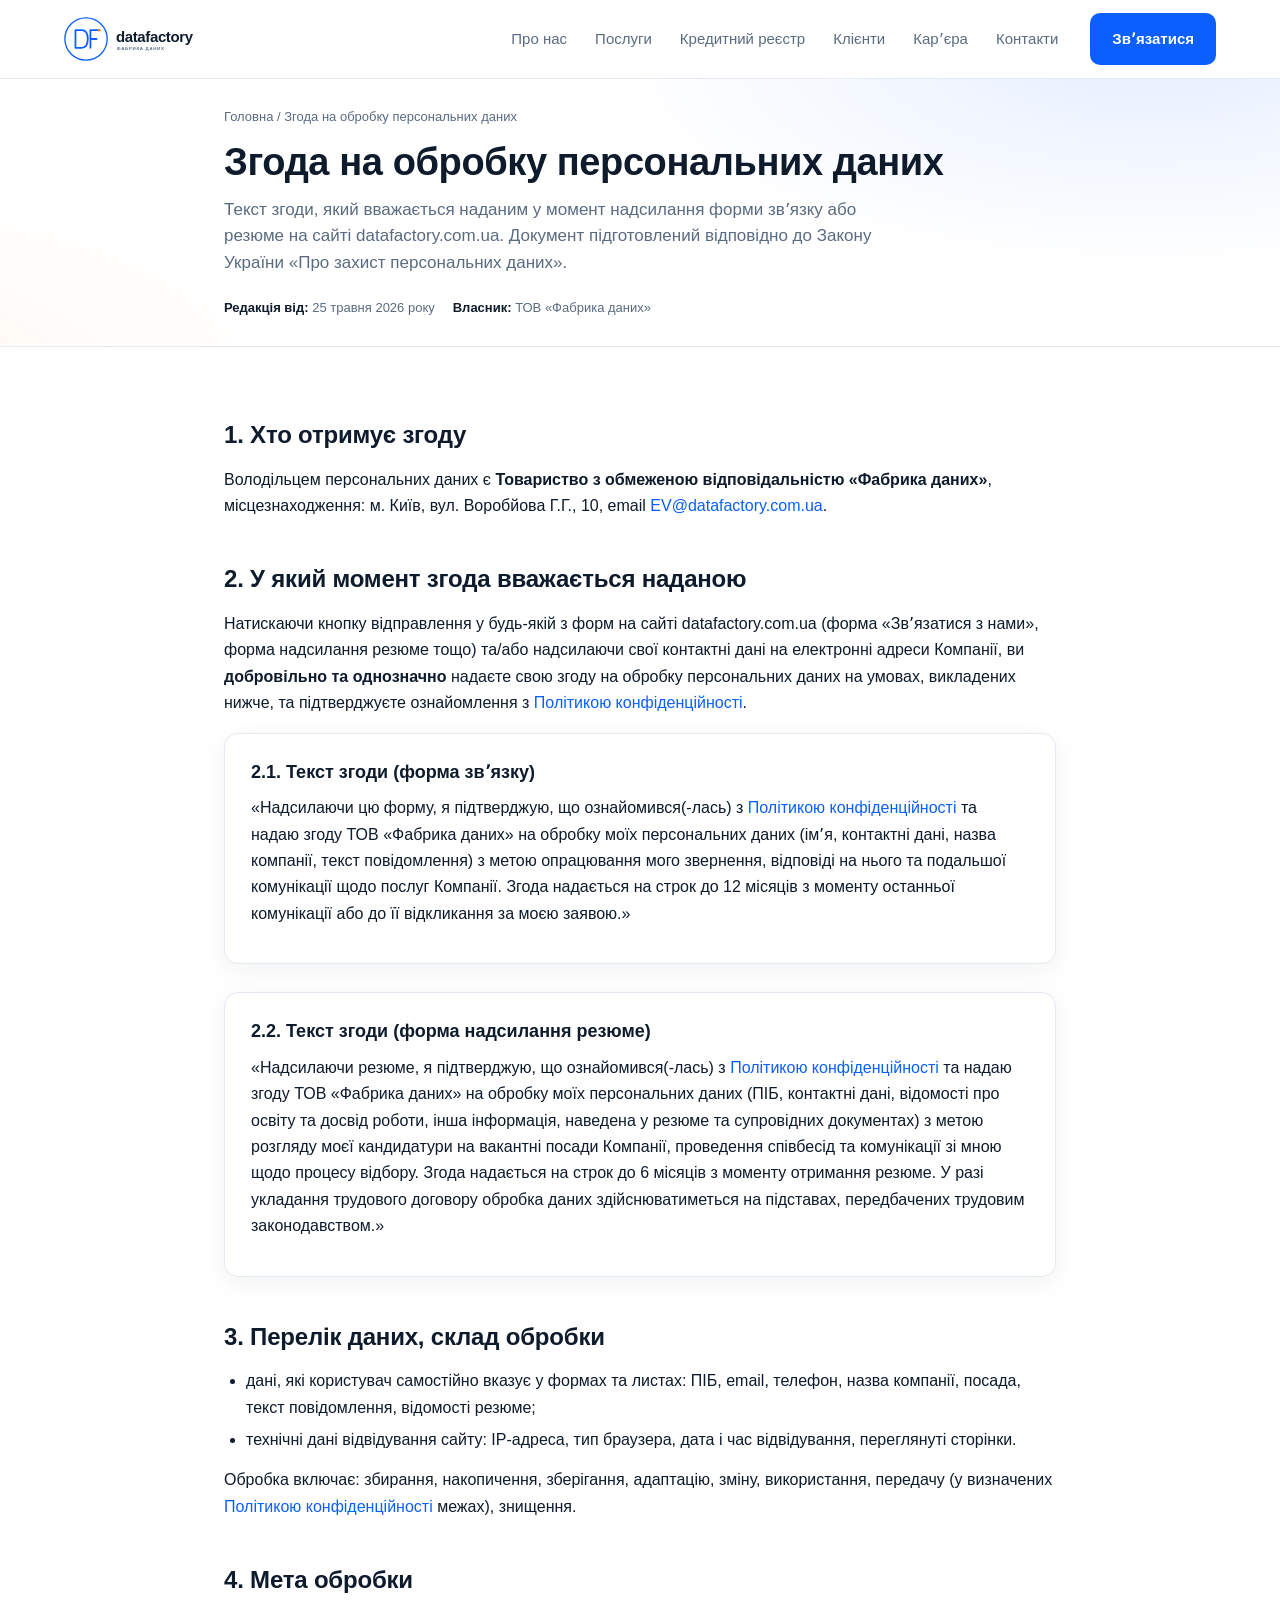
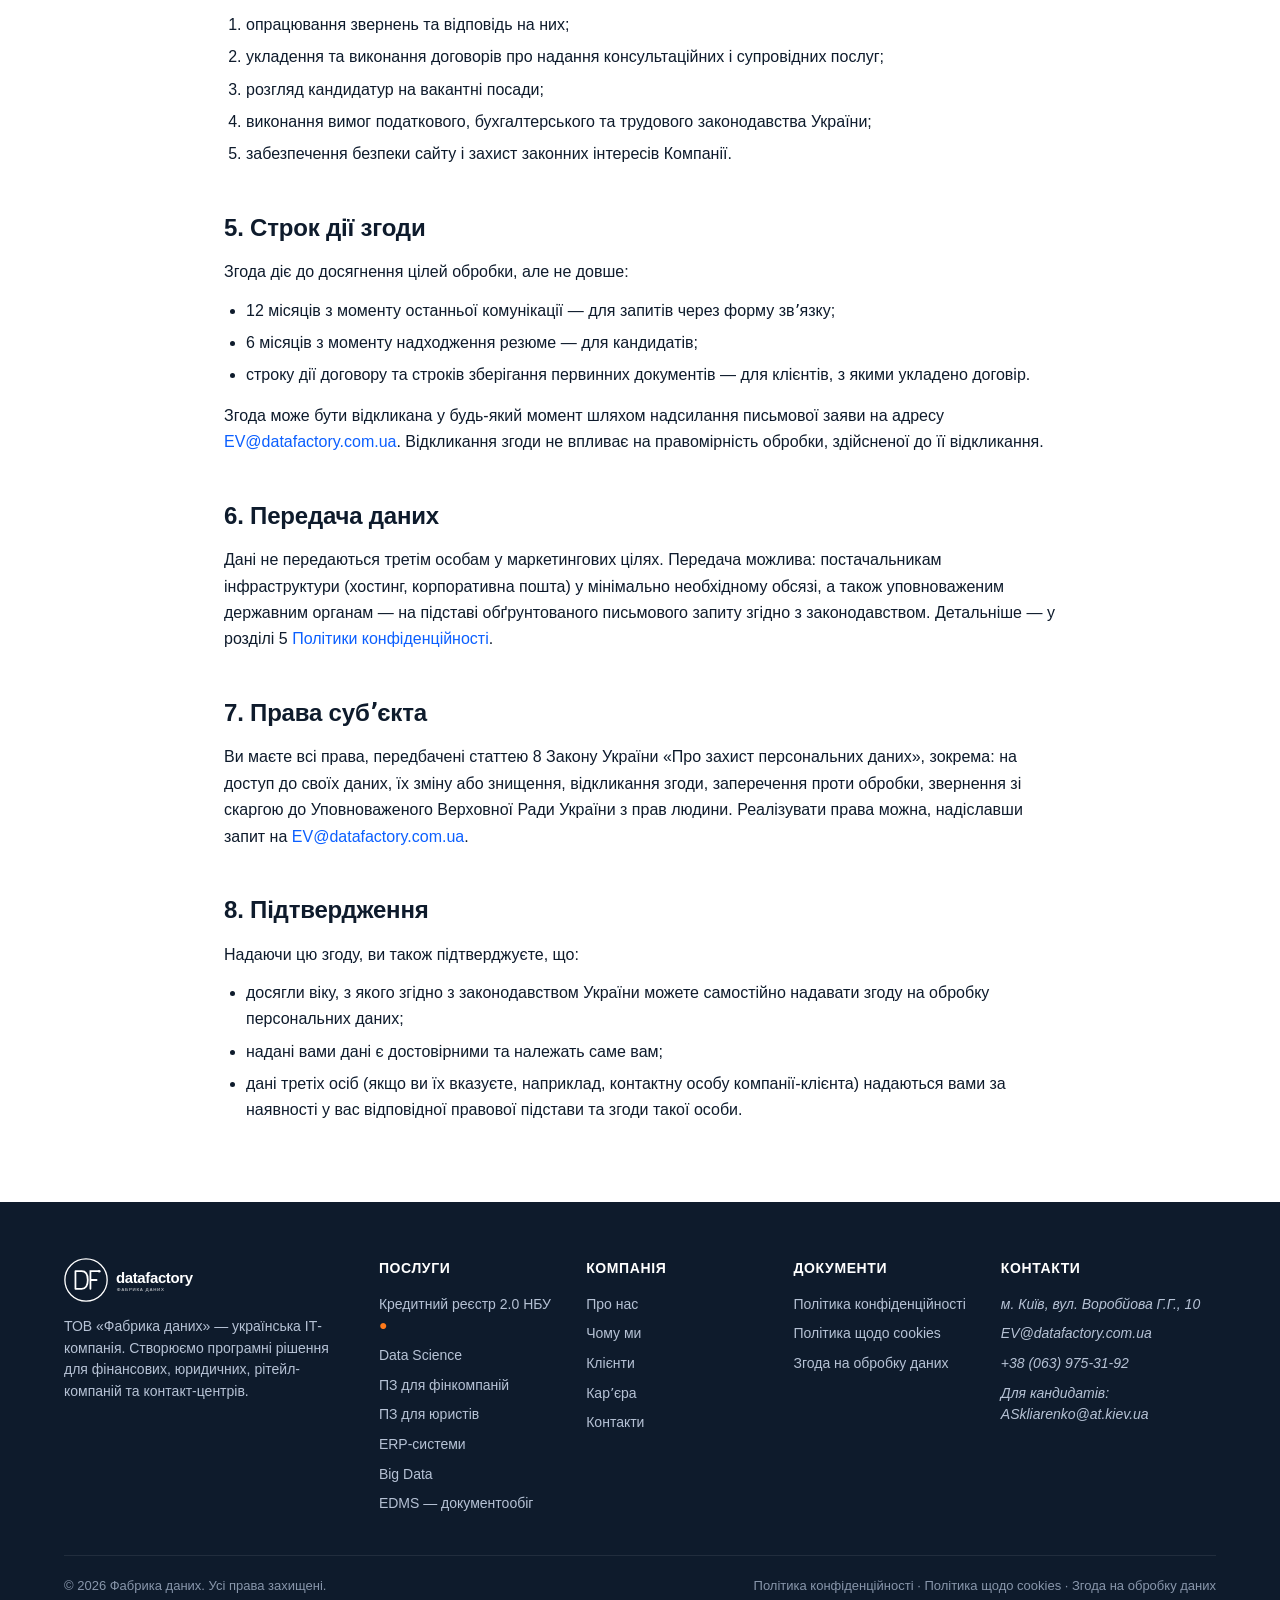
==== consent.html @ ca4e3a56 "feat: add legal framework pages, base CSS structure, and brand assets" ====
<!DOCTYPE html>
<html lang="uk">
<head>
<meta charset="UTF-8" />
<meta name="viewport" content="width=device-width, initial-scale=1.0" />
<title>Згода на обробку персональних даних — Фабрика даних</title>
<meta name="description" content="Текст згоди на обробку персональних даних, яку користувач надає, надсилаючи форму звʼязку або резюме на сайті datafactory.com.ua." />
<meta name="robots" content="noindex, nofollow" />
<link rel="stylesheet" href="css/style.css?v=3" />
<link rel="stylesheet" href="css/legal.css?v=2" />
</head>
<body>

<header class="site">
  <div class="container nav">
    <a class="logo" href="index.html">
      <img src="images/datafactory-logo-wordmark.svg" alt="Логотип Фабрика даних" width="160" height="44" />
    </a>
    <div class="nav-menu" id="navMenu">
      <nav class="nav-links" aria-label="Основна навігація">
        <a href="index.html#about">Про нас</a>
        <a href="index.html#services">Послуги</a>
        <a href="index.html#credit-registry">Кредитний реєстр</a>
        <a href="index.html#audience">Клієнти</a>
        <a href="index.html#career">Карʼєра</a>
        <a href="index.html#contact">Контакти</a>
      </nav>
      <div class="nav-cta">
        <a class="btn btn-primary" href="index.html#contact">Звʼязатися</a>
      </div>
    </div>
    <button class="hamburger" id="hamburgerBtn" aria-label="Відкрити меню">
      <span class="bar"></span>
      <span class="bar"></span>
      <span class="bar"></span>
    </button>
  </div>
</header>

<section class="page-head">
  <div class="container">
    <div class="crumbs"><a href="index.html">Головна</a> / Згода на обробку персональних даних</div>
    <h1>Згода на обробку персональних даних</h1>
    <p class="lead">Текст згоди, який вважається наданим у момент надсилання форми звʼязку або резюме на сайті datafactory.com.ua. Документ підготовлений відповідно до Закону України «Про захист персональних даних».</p>
    <div class="meta-bar">
      <span><b>Редакція від:</b> 25 травня 2026 року</span>
      <span><b>Власник:</b> ТОВ «Фабрика даних»</span>
    </div>
  </div>
</section>

<main class="legal">
  <div class="container">

    <h2>1. Хто отримує згоду</h2>
    <p>Володільцем персональних даних є <b>Товариство з обмеженою відповідальністю «Фабрика даних»</b>, місцезнаходження: м. Київ, вул. Воробйова Г.Г., 10, email <a href="mailto:EV@datafactory.com.ua">EV@datafactory.com.ua</a>.</p>

    <h2>2. У який момент згода вважається наданою</h2>
    <p>Натискаючи кнопку відправлення у будь-якій з форм на сайті datafactory.com.ua (форма «Звʼязатися з нами», форма надсилання резюме тощо) та/або надсилаючи свої контактні дані на електронні адреси Компанії, ви <b>добровільно та однозначно</b> надаєте свою згоду на обробку персональних даних на умовах, викладених нижче, та підтверджуєте ознайомлення з <a href="privacy.html">Політикою конфіденційності</a>.</p>

    <div class="quote-card">
      <h3>2.1. Текст згоди (форма звʼязку)</h3>
      <p>«Надсилаючи цю форму, я підтверджую, що ознайомився(-лась) з <a href="privacy.html">Політикою конфіденційності</a> та надаю згоду ТОВ «Фабрика даних» на обробку моїх персональних даних (імʼя, контактні дані, назва компанії, текст повідомлення) з метою опрацювання мого звернення, відповіді на нього та подальшої комунікації щодо послуг Компанії. Згода надається на строк до 12 місяців з моменту останньої комунікації або до її відкликання за моєю заявою.»</p>
    </div>

    <div class="quote-card">
      <h3>2.2. Текст згоди (форма надсилання резюме)</h3>
      <p>«Надсилаючи резюме, я підтверджую, що ознайомився(-лась) з <a href="privacy.html">Політикою конфіденційності</a> та надаю згоду ТОВ «Фабрика даних» на обробку моїх персональних даних (ПІБ, контактні дані, відомості про освіту та досвід роботи, інша інформація, наведена у резюме та супровідних документах) з метою розгляду моєї кандидатури на вакантні посади Компанії, проведення співбесід та комунікації зі мною щодо процесу відбору. Згода надається на строк до 6 місяців з моменту отримання резюме. У разі укладання трудового договору обробка даних здійснюватиметься на підставах, передбачених трудовим законодавством.»</p>
    </div>

    <h2>3. Перелік даних, склад обробки</h2>
    <ul>
      <li>дані, які користувач самостійно вказує у формах та листах: ПІБ, email, телефон, назва компанії, посада, текст повідомлення, відомості резюме;</li>
      <li>технічні дані відвідування сайту: IP-адреса, тип браузера, дата і час відвідування, переглянуті сторінки.</li>
    </ul>
    <p>Обробка включає: збирання, накопичення, зберігання, адаптацію, зміну, використання, передачу (у визначених <a href="privacy.html">Політикою конфіденційності</a> межах), знищення.</p>

    <h2>4. Мета обробки</h2>
    <ol>
      <li>опрацювання звернень та відповідь на них;</li>
      <li>укладення та виконання договорів про надання консультаційних і супровідних послуг;</li>
      <li>розгляд кандидатур на вакантні посади;</li>
      <li>виконання вимог податкового, бухгалтерського та трудового законодавства України;</li>
      <li>забезпечення безпеки сайту і захист законних інтересів Компанії.</li>
    </ol>

    <h2>5. Строк дії згоди</h2>
    <p>Згода діє до досягнення цілей обробки, але не довше:</p>
    <ul>
      <li>12 місяців з моменту останньої комунікації — для запитів через форму звʼязку;</li>
      <li>6 місяців з моменту надходження резюме — для кандидатів;</li>
      <li>строку дії договору та строків зберігання первинних документів — для клієнтів, з якими укладено договір.</li>
    </ul>
    <p>Згода може бути відкликана у будь-який момент шляхом надсилання письмової заяви на адресу <a href="mailto:EV@datafactory.com.ua">EV@datafactory.com.ua</a>. Відкликання згоди не впливає на правомірність обробки, здійсненої до її відкликання.</p>

    <h2>6. Передача даних</h2>
    <p>Дані не передаються третім особам у маркетингових цілях. Передача можлива: постачальникам інфраструктури (хостинг, корпоративна пошта) у мінімально необхідному обсязі, а також уповноваженим державним органам — на підставі обґрунтованого письмового запиту згідно з законодавством. Детальніше — у розділі 5 <a href="privacy.html">Політики конфіденційності</a>.</p>

    <h2>7. Права субʼєкта</h2>
    <p>Ви маєте всі права, передбачені статтею 8 Закону України «Про захист персональних даних», зокрема: на доступ до своїх даних, їх зміну або знищення, відкликання згоди, заперечення проти обробки, звернення зі скаргою до Уповноваженого Верховної Ради України з прав людини. Реалізувати права можна, надіславши запит на <a href="mailto:EV@datafactory.com.ua">EV@datafactory.com.ua</a>.</p>

    <h2>8. Підтвердження</h2>
    <p>Надаючи цю згоду, ви також підтверджуєте, що:</p>
    <ul>
      <li>досягли віку, з якого згідно з законодавством України можете самостійно надавати згоду на обробку персональних даних;</li>
      <li>надані вами дані є достовірними та належать саме вам;</li>
      <li>дані третіх осіб (якщо ви їх вказуєте, наприклад, контактну особу компанії-клієнта) надаються вами за наявності у вас відповідної правової підстави та згоди такої особи.</li>
    </ul>

  </div>
</main>

<footer class="site">
  <div class="container">
    <div class="foot-grid">
      <div class="foot-about">
        <a class="logo" href="index.html">
          <img src="images/datafactory-logo-wordmark-white.svg" alt="Логотип Фабрика даних" width="160" height="44" />
        </a>
        <p>ТОВ «Фабрика даних» — українська ІТ-компанія. Створюємо програмні рішення для фінансових, юридичних, рітейл-компаній та контакт-центрів.</p>
      </div>
      <div>
        <h4>Послуги</h4>
        <ul>
          <li><a href="index.html#credit-registry">Кредитний реєстр 2.0 НБУ <span style="color:#FF7A1A">●</span></a></li>
          <li><a href="index.html#services">Data Science</a></li>
          <li><a href="index.html#services">ПЗ для фінкомпаній</a></li>
          <li><a href="index.html#services">ПЗ для юристів</a></li>
          <li><a href="index.html#services">ERP-системи</a></li>
          <li><a href="index.html#services">Big Data</a></li>
          <li><a href="index.html#services">EDMS — документообіг</a></li>
        </ul>
      </div>
      <div>
        <h4>Компанія</h4>
        <ul>
          <li><a href="index.html#about">Про нас</a></li>
          <li><a href="index.html#why-us">Чому ми</a></li>
          <li><a href="index.html#audience">Клієнти</a></li>
          <li><a href="index.html#career">Карʼєра</a></li>
          <li><a href="index.html#contact">Контакти</a></li>
        </ul>
      </div>
      <div>
        <h4>Документи</h4>
        <ul>
          <li><a href="privacy.html">Політика конфіденційності</a></li>
          <li><a href="cookies.html">Політика щодо cookies</a></li>
          <li><a href="consent.html">Згода на обробку даних</a></li>
        </ul>
      </div>
      <div>
        <h4>Контакти</h4>
        <address>
          <ul>
            <li>м. Київ, вул. Воробйова Г.Г., 10</li>
            <li><a href="mailto:EV@datafactory.com.ua">EV@datafactory.com.ua</a></li>
            <li><a href="tel:+380639753192">+38 (063) 975-31-92</a></li>
            <li>Для кандидатів:<br/><a href="mailto:ASkliarenko@at.kiev.ua">ASkliarenko@at.kiev.ua</a></li>
          </ul>
        </address>
      </div>
    </div>
    <div class="foot-bottom">
      <span>© 2026 Фабрика даних. Усі права захищені.</span>
      <span><span class="foot-links"><a href="privacy.html">Політика конфіденційності</a> · <a href="cookies.html">Політика щодо cookies</a> · <a href="consent.html">Згода на обробку даних</a></span></span>
    </div>
  </div>
</footer>

<script src="js/script.js" defer></script>
</body>
</html>
---- css/style.css ----
:root {
  --bg: #ffffff;
  --bg-soft: #f6f8fb;
  --bg-dark: #0e1b2c;
  --primary: #0b5fff;
  --primary-600: #0848c2;
  --accent: #ff7a1a;
  --text: #0e1b2c;
  --muted: #5a6b81;
  --border: #e5eaf2;
  --success: #1aa37a;
  --shadow: 0 6px 24px rgba(14, 27, 44, 0.06);
  --radius: 14px;
  color-scheme: light;
}
* {
  box-sizing: border-box;
}
html,
body {
  margin: 0;
  padding: 0;
  scroll-behavior: smooth;
}
body {
  font-family:
    "Inter", "Segoe UI", "Roboto", "Helvetica Neue", Arial, sans-serif;
  color: var(--text);
  line-height: 1.55;
  background: var(--bg);
  -webkit-font-smoothing: antialiased;
}
a {
  color: var(--primary);
  text-decoration: none;
}
a:hover {
  text-decoration: underline;
}
.container {
  max-width: 1200px;
  margin: 0 auto;
  padding: 0 24px;
}
.btn {
  display: inline-flex;
  align-items: center;
  gap: 10px;
  padding: 14px 22px;
  border-radius: 10px;
  font-weight: 600;
  transition: all 0.2s ease;
  cursor: pointer;
  border: none;
  font-size: 15px;
  white-space: nowrap;
}
.btn-primary {
  background: var(--primary);
  color: #fff;
}
.btn-primary:hover {
  background: var(--primary-600);
  text-decoration: none;
}
.btn-ghost {
  background: transparent;
  color: var(--text);
  border: 1px solid var(--border);
}
.btn-ghost:hover {
  border-color: var(--primary);
  color: var(--primary);
  text-decoration: none;
}
.btn-light {
  background: #fff;
  color: var(--bg-dark);
}
.btn-light:hover {
  background: #f0f4fa;
  text-decoration: none;
}
.btn-full {
  width: 100%;
  justify-content: center;
}
.skip-link {
  position: absolute;
  top: -40px;
  left: 0;
  background: var(--primary);
  color: white;
  padding: 8px;
  z-index: 100;
}
.skip-link:focus {
  top: 0;
}

/* HEADER */
header.site {
  border-bottom: 1px solid var(--border);
  background: #fff;
  position: sticky;
  top: 0;
  z-index: 50;
}
.nav {
  display: flex;
  align-items: center;
  justify-content: space-between;
  height: 78px;
}
.logo {
  display: flex;
  align-items: center;
  gap: 12px;
  font-weight: 700;
  color: var(--text);
}
.logo img {
  height: 44px;
  width: auto;
  display: block;
}
.logo span {
  font-size: 16px;
}
.nav-menu {
  display: flex;
  align-items: center;
  gap: 32px;
}
.nav-links {
  display: flex;
  gap: 28px;
}
.nav-links a {
  color: var(--muted);
  font-weight: 500;
  font-size: 15px;
}
.nav-links a:hover {
  color: var(--text);
  text-decoration: none;
}
.nav-cta {
  display: flex;
  align-items: center;
  gap: 12px;
}

/* HERO */
.hero {
  background:
    radial-gradient(
      1200px 500px at 90% -10%,
      rgba(11, 95, 255, 0.1),
      transparent 60%
    ),
    radial-gradient(
      900px 400px at -10% 110%,
      rgba(255, 122, 26, 0.08),
      transparent 60%
    ),
    var(--bg);
  padding: 84px 0 80px;
  position: relative;
}
.hero-grid {
  display: grid;
  grid-template-columns: 1.05fr 0.95fr;
  gap: 64px;
  align-items: center;
}
.badge {
  display: inline-flex;
  align-items: center;
  gap: 8px;
  padding: 6px 14px;
  border-radius: 999px;
  background: rgba(11, 95, 255, 0.08);
  color: var(--primary);
  font-weight: 600;
  font-size: 13px;
  letter-spacing: 0.2px;
}
.badge .dot {
  width: 8px;
  height: 8px;
  border-radius: 50%;
  background: var(--primary);
  box-shadow: 0 0 0 4px rgba(11, 95, 255, 0.18);
}
.hero h1 {
  font-size: 46px;
  line-height: 1.1;
  margin: 18px 0 18px;
  letter-spacing: -0.5px;
}
.hero h1 span.accent {
  background: linear-gradient(90deg, var(--primary), var(--accent));
  -webkit-background-clip: text;
  background-clip: text;
  color: transparent;
}
.hero p.lead {
  font-size: 18px;
  color: var(--muted);
  margin: 0 0 28px;
  max-width: 560px;
}
.hero-cta {
  display: flex;
  gap: 14px;
  flex-wrap: wrap;
}
.hero-meta {
  display: flex;
  gap: 32px;
  margin-top: 36px;
  flex-wrap: wrap;
}
.hero-meta .item {
  display: flex;
  flex-direction: column;
}
.hero-meta .num {
  font-size: 28px;
  font-weight: 700;
  color: var(--text);
}
.hero-meta .lbl {
  color: var(--muted);
  font-size: 14px;
}

/* HERO VISUAL — дашборд */
.dashboard {
  background: #fff;
  border: 1px solid var(--border);
  border-radius: 18px;
  box-shadow: var(--shadow);
  padding: 18px;
  transform: perspective(1000px) rotateY(-3deg) rotateX(2deg);
  user-select: none;
}
.dash-bar {
  display: flex;
  align-items: center;
  gap: 6px;
  margin-bottom: 14px;
}
.dash-bar .dot {
  width: 10px;
  height: 10px;
  border-radius: 50%;
}
.dash-bar .dot.r {
  background: #ff6b6b;
}
.dash-bar .dot.y {
  background: #ffd166;
}
.dash-bar .dot.g {
  background: #06d6a0;
}
.dash-bar .url {
  margin-left: 10px;
  flex: 1;
  background: var(--bg-soft);
  border-radius: 6px;
  padding: 5px 10px;
  font-size: 12px;
  color: var(--muted);
}
.dash-stats {
  display: grid;
  grid-template-columns: repeat(3, 1fr);
  gap: 10px;
  margin-bottom: 14px;
}
.stat {
  background: linear-gradient(180deg, #f6f8fb, #fff);
  border: 1px solid var(--border);
  border-radius: 10px;
  padding: 12px;
}
.stat .lbl {
  font-size: 11px;
  color: var(--muted);
  text-transform: uppercase;
  letter-spacing: 0.5px;
}
.stat .val {
  font-size: 20px;
  font-weight: 700;
  margin-top: 4px;
}
.stat .delta {
  font-size: 12px;
  color: var(--success);
  margin-top: 2px;
}
.dash-chart {
  background: linear-gradient(180deg, #fff, #f6f8fb);
  border: 1px solid var(--border);
  border-radius: 10px;
  padding: 14px;
  height: auto;
  position: relative;
  overflow: visible;
}
.dash-chart .title {
  font-size: 12px;
  color: var(--muted);
  font-weight: 600;
  margin-bottom: 12px;
}
.dash-chart svg {
  width: 100%;
  height: 150px;
  display: block;
}
.dash-table {
  margin-top: 12px;
  border: 1px solid var(--border);
  border-radius: 10px;
  overflow: hidden;
}
.dash-table .row {
  display: grid;
  grid-template-columns: 1fr 80px 80px 90px;
  gap: 10px;
  padding: 8px 12px;
  font-size: 12px;
  align-items: center;
}
.dash-table .row > *:nth-child(4) {
  justify-self: center;
}
.dash-table .row.head {
  background: var(--bg-soft);
  color: var(--muted);
  font-weight: 600;
  text-transform: uppercase;
  font-size: 10px;
  letter-spacing: 0.5px;
}
.dash-table .row + .row {
  border-top: 1px solid var(--border);
}
.pill {
  display: inline-block;
  padding: 2px 8px;
  border-radius: 999px;
  font-size: 11px;
  font-weight: 600;
}
.pill.ok {
  background: #e5f8f1;
  color: var(--success);
}
.pill.wait {
  background: #fff4e6;
  color: #b45309;
}
.pill.err {
  background: #fde7e7;
  color: #b42318;
}

/* SECTIONS */
section {
  padding: 80px 0;
}
section.alt {
  background: var(--bg-soft);
}
.section-head {
  text-align: center;
  max-width: 780px;
  margin: 0 auto 48px;
}
.eyebrow {
  color: var(--primary);
  font-weight: 700;
  font-size: 13px;
  letter-spacing: 1px;
  text-transform: uppercase;
  margin-bottom: 10px;
}
.section-head h2 {
  font-size: 36px;
  line-height: 1.15;
  margin: 0 0 14px;
  letter-spacing: -0.4px;
}
.section-head p {
  color: var(--muted);
  font-size: 17px;
  margin: 0;
}

/* ABOUT */
.about-grid {
  display: grid;
  grid-template-columns: 1fr 1fr;
  gap: 48px;
  align-items: start;
}
.about-text p {
  font-size: 16px;
  color: var(--text);
  margin: 0 0 16px;
}
.about-text p:last-child {
  margin: 0;
}
.values {
  display: grid;
  grid-template-columns: 1fr;
  gap: 14px;
}
.value {
  background: #fff;
  border: 1px solid var(--border);
  border-radius: 12px;
  padding: 18px 20px;
  display: flex;
  gap: 14px;
  align-items: flex-start;
}
.value-icon {
  width: 42px;
  height: 42px;
  flex: none;
  border-radius: 10px;
  background: rgba(11, 95, 255, 0.1);
  color: var(--primary);
  display: grid;
  place-items: center;
  font-size: 18px;
  font-weight: 700;
}
.value h4 {
  margin: 0 0 4px;
  font-size: 16px;
}
.value p {
  margin: 0;
  color: var(--muted);
  font-size: 14px;
}

/* CLIENTS */
.clients-grid {
  display: grid;
  grid-template-columns: repeat(4, 1fr);
  gap: 20px;
}
.client-card {
  background: #fff;
  border: 1px solid var(--border);
  border-radius: 14px;
  padding: 28px 22px;
  text-align: left;
  transition:
    transform 0.2s ease,
    box-shadow 0.2s ease;
}
.client-card:hover {
  transform: translateY(-3px);
  box-shadow: var(--shadow);
}
.client-icon {
  width: 52px;
  height: 52px;
  border-radius: 14px;
  background: linear-gradient(
    135deg,
    rgba(11, 95, 255, 0.12),
    rgba(255, 122, 26, 0.12)
  );
  display: grid;
  place-items: center;
  font-size: 24px;
  margin-bottom: 16px;
}
.client-card h3 {
  margin: 0 0 6px;
  font-size: 18px;
}
.client-card p {
  margin: 0;
  color: var(--muted);
  font-size: 14px;
}

/* CR 2.0 INTRO */
.cr-intro {
  background: linear-gradient(135deg, var(--bg-dark) 0%, #1a2c44 100%);
  color: #fff;
  border-radius: 20px;
  padding: 40px;
  display: grid;
  grid-template-columns: 1.3fr 0.7fr;
  gap: 32px;
  align-items: center;
  position: relative;
  overflow: hidden;
}
.cr-intro::before {
  content: "";
  position: absolute;
  top: -100px;
  right: -100px;
  width: 280px;
  height: 280px;
  background: radial-gradient(circle, rgba(11, 95, 255, 0.4), transparent 70%);
}
.cr-intro > * {
  position: relative;
  z-index: 1;
}
.cr-intro .eyebrow {
  color: #7ea0ff;
}
.cr-intro h2 {
  margin: 8px 0 12px;
  font-size: 30px;
  letter-spacing: -0.3px;
}
.cr-intro p {
  color: #b6c2d5;
  margin: 0 0 18px;
  font-size: 15.5px;
}
.cr-intro-actions {
  display: flex;
  gap: 12px;
  flex-wrap: wrap;
}

.ctx-grid {
  display: grid;
  grid-template-columns: 1fr 1fr;
  gap: 48px;
  align-items: stretch;
}
.ctx-card {
  background: #fff;
  border: 1px solid var(--border);
  border-radius: 16px;
  padding: 28px;
  box-shadow: var(--shadow);
}
.ctx-list {
  display: grid;
  gap: 14px;
  margin-top: 18px;
}
.ctx-list .li {
  display: flex;
  gap: 12px;
  align-items: flex-start;
}
.ctx-list .ico {
  width: 24px;
  height: 24px;
  flex: none;
  border-radius: 6px;
  background: rgba(11, 95, 255, 0.1);
  color: var(--primary);
  display: grid;
  place-items: center;
  font-weight: 800;
  font-size: 13px;
}
.ctx-warn {
  margin-top: 24px;
  padding: 16px 20px;
  border-radius: 10px;
  background: rgba(255, 122, 26, 0.04);
  border: 1px solid rgba(255, 122, 26, 0.2);
  color: #7a4a14;
  font-size: 14.5px;
  line-height: 1.55;
}
.ctx-warn strong {
  color: #a35200;
  font-weight: 700;
}

/* WHY US */
.why-grid {
  display: grid;
  grid-template-columns: repeat(4, 1fr);
  gap: 20px;
}
.why-card {
  background: #fff;
  border: 1px solid var(--border);
  border-radius: 14px;
  padding: 28px 24px;
  transition:
    transform 0.2s ease,
    box-shadow 0.2s ease;
}
.why-card:hover {
  transform: translateY(-3px);
  box-shadow: var(--shadow);
}
.why-icon {
  width: 48px;
  height: 48px;
  border-radius: 12px;
  background: linear-gradient(
    135deg,
    rgba(11, 95, 255, 0.12),
    rgba(255, 122, 26, 0.12)
  );
  display: grid;
  place-items: center;
  color: var(--primary);
  font-size: 22px;
  margin-bottom: 18px;
}
.why-card h3 {
  margin: 0 0 8px;
  font-size: 18px;
}
.why-card p {
  margin: 0;
  color: var(--muted);
  font-size: 14.5px;
}

/* FORMATS */
.formats-grid {
  display: grid;
  grid-template-columns: repeat(3, 1fr);
  gap: 24px;
}
.format {
  background: #fff;
  border: 1px solid var(--border);
  border-radius: 18px;
  padding: 32px 28px;
  display: flex;
  flex-direction: column;
  gap: 14px;
  transition:
    transform 0.2s ease,
    box-shadow 0.2s ease;
  position: relative;
}
.format:hover {
  transform: translateY(-3px);
  box-shadow: var(--shadow);
}
.format.featured {
  border-color: var(--primary);
  box-shadow: 0 12px 36px rgba(11, 95, 255, 0.1);
}
.format.featured::before {
  content: "Найповніший формат";
  position: absolute;
  top: -14px;
  right: 24px;
  background: var(--primary);
  color: #fff;
  padding: 6px 12px;
  border-radius: 999px;
  font-size: 12px;
  font-weight: 600;
  letter-spacing: 0.2px;
}
.format-icon {
  width: 52px;
  height: 52px;
  border-radius: 14px;
  background: linear-gradient(
    135deg,
    rgba(11, 95, 255, 0.12),
    rgba(255, 122, 26, 0.12)
  );
  display: grid;
  place-items: center;
  color: var(--primary);
  font-size: 24px;
}
.format h3 {
  margin: 0;
  font-size: 20px;
  letter-spacing: -0.2px;
}
.format p.lead {
  margin: 0;
  color: var(--muted);
  font-size: 14.5px;
  line-height: 1.55;
}
.format ul {
  font-size: 14.5px;
}
.format-foot {
  margin-top: auto;
  padding-top: 14px;
  border-top: 1px dashed var(--border);
  font-size: 13px;
  color: var(--muted);
  font-style: italic;
}

/* PRODUCT DETAILS */
.svc-grid {
  display: grid;
  grid-template-columns: repeat(2, 1fr);
  gap: 24px;
}
.svc {
  background: #fff;
  border: 1px solid var(--border);
  border-radius: 16px;
  padding: 32px;
  display: flex;
  flex-direction: column;
  gap: 14px;
}
.svc h3 {
  margin: 0;
  font-size: 22px;
  display: flex;
  align-items: center;
  gap: 12px;
}
.svc h3 .num {
  width: 34px;
  height: 34px;
  border-radius: 10px;
  background: rgba(11, 95, 255, 0.1);
  color: var(--primary);
  display: grid;
  place-items: center;
  font-weight: 800;
  font-size: 14px;
}
.svc p {
  margin: 0;
  color: var(--muted);
  font-size: 15px;
}
.svc ul {
  gap: 8px;
}

/* APP MOCKUPS (на основі реальних скріншотів) */
.app-section {
  padding: 80px 0;
}
.app-grid {
  display: grid;
  grid-template-columns: 1fr;
  gap: 32px;
}
.app-mockup {
  background: #fff;
  border: 1px solid var(--border);
  border-radius: 18px;
  overflow: hidden;
  box-shadow: var(--shadow);
  user-select: none;
}
.app-mockup-header {
  background: linear-gradient(135deg, var(--primary) 0%, #2c7aff 100%);
  color: #fff;
  padding: 18px 24px;
  display: flex;
  align-items: center;
  justify-content: space-between;
  gap: 16px;
  flex-wrap: wrap;
}
.app-mockup-header h3 {
  margin: 0;
  font-size: 18px;
  letter-spacing: -0.2px;
}
.app-mockup-header .sub {
  font-size: 12.5px;
  color: rgba(255, 255, 255, 0.78);
  margin-top: 2px;
}
.app-mockup-header .tag {
  background: rgba(255, 255, 255, 0.15);
  border: 1px solid rgba(255, 255, 255, 0.22);
  color: #fff;
  font-size: 11.5px;
  font-weight: 600;
  padding: 5px 10px;
  border-radius: 999px;
}
.app-mockup-body {
  padding: 24px;
}
.app-mockup-caption {
  padding: 16px 24px;
  background: var(--bg-soft);
  border-top: 1px solid var(--border);
  font-size: 13.5px;
  color: var(--muted);
}
.app-mockup-caption b {
  color: var(--text);
}

/* mockup 1: multi-company selector */
.mk-companies {
  display: grid;
  grid-template-columns: 1fr 1.4fr;
  gap: 24px;
  align-items: start;
}
.mk-companies-left {
  background: linear-gradient(180deg, #f6f8fb, #fff);
  border: 1px solid var(--border);
  border-radius: 14px;
  padding: 24px;
}
.mk-companies-left .ico {
  width: 42px;
  height: 42px;
  border-radius: 10px;
  background: rgba(11, 95, 255, 0.12);
  color: var(--primary);
  display: grid;
  place-items: center;
  font-size: 18px;
  margin-bottom: 14px;
}
.mk-companies-left h4 {
  margin: 0 0 6px;
  font-size: 18px;
}
.mk-companies-left p {
  margin: 0 0 12px;
  color: var(--muted);
  font-size: 13.5px;
}
.mk-companies-left .pill-soft {
  display: inline-block;
  background: rgba(11, 95, 255, 0.1);
  color: var(--primary);
  font-size: 12px;
  font-weight: 600;
  padding: 4px 10px;
  border-radius: 999px;
}
.mk-companies-list {
  background: #fff;
  border: 1px solid var(--border);
  border-radius: 14px;
  padding: 8px;
}
.mk-companies-list .label {
  background: rgba(11, 95, 255, 0.06);
  color: var(--primary);
  font-weight: 600;
  font-size: 12.5px;
  padding: 10px 14px;
  border-radius: 10px;
  margin-bottom: 6px;
}
.mk-company {
  display: flex;
  align-items: center;
  gap: 12px;
  padding: 11px 14px;
  border-radius: 10px;
  cursor: default;
  border: 1px solid transparent;
}
.mk-company:hover {
  background: rgba(11, 95, 255, 0.04);
  border-color: var(--border);
}
.mk-company + .mk-company {
  margin-top: 2px;
}
.mk-avatar {
  width: 34px;
  height: 34px;
  border-radius: 10px;
  flex: none;
  display: grid;
  place-items: center;
  color: #fff;
  font-weight: 700;
  font-size: 12px;
  letter-spacing: 0.5px;
}
.av-1 {
  background: linear-gradient(135deg, #8b5cf6, #6366f1);
}
.av-2 {
  background: linear-gradient(135deg, #ec4899, #f472b6);
}
.av-3 {
  background: linear-gradient(135deg, #06b6d4, #22d3ee);
}
.av-4 {
  background: linear-gradient(135deg, #10b981, #34d399);
}
.av-5 {
  background: linear-gradient(135deg, #f59e0b, #fbbf24);
}
.mk-company-name {
  font-weight: 600;
  font-size: 14px;
  color: var(--text);
}
.mk-company-code {
  font-size: 12px;
  color: var(--muted);
  margin-top: 1px;
  font-family: monospace;
}
.mk-company .chev {
  margin-left: auto;
  color: var(--muted);
  font-size: 18px;
}

/* mockup 2: stages progress */
.mk-stages {
  background: #fff;
}
.mk-stages-progress {
  display: grid;
  grid-template-columns: repeat(6, 1fr);
  position: relative;
  margin-bottom: 28px;
}
.mk-stages-progress::before {
  content: "";
  position: absolute;
  left: 6%;
  right: 6%;
  top: 22px;
  height: 2px;
  background: var(--border);
  z-index: 0;
}
.mk-stage {
  text-align: center;
  position: relative;
  z-index: 1;
}
.mk-stage .circ {
  width: 44px;
  height: 44px;
  border-radius: 50%;
  background: #fff;
  border: 2px solid var(--border);
  margin: 0 auto 8px;
  display: grid;
  place-items: center;
  font-weight: 700;
  color: var(--muted);
  font-size: 15px;
}
.mk-stage.done .circ {
  background: var(--success);
  border-color: var(--success);
  color: #fff;
}
.mk-stage.current .circ {
  background: var(--primary);
  border-color: var(--primary);
  color: #fff;
  box-shadow: 0 0 0 6px rgba(11, 95, 255, 0.15);
}
.mk-stage .name {
  font-size: 12.5px;
  color: var(--muted);
  line-height: 1.3;
  padding: 0 4px;
}
.mk-stage.current .name {
  color: var(--text);
  font-weight: 600;
}
.mk-stages-current {
  background: linear-gradient(
    135deg,
    rgba(11, 95, 255, 0.05),
    rgba(11, 95, 255, 0.02)
  );
  border: 1px solid rgba(11, 95, 255, 0.2);
  border-radius: 14px;
  padding: 22px;
}
.mk-stages-current h4 {
  margin: 0 0 4px;
  font-size: 18px;
  display: flex;
  align-items: center;
  gap: 10px;
}
.mk-stages-current .badge-running {
  background: var(--success);
  color: #fff;
  font-size: 11px;
  font-weight: 700;
  padding: 3px 9px;
  border-radius: 999px;
  letter-spacing: 0.3px;
}
.mk-stages-current .desc {
  margin: 0 0 14px;
  color: var(--muted);
  font-size: 13.5px;
}
.mk-stages-bar {
  height: 8px;
  background: rgba(11, 95, 255, 0.1);
  border-radius: 999px;
  overflow: hidden;
  margin-bottom: 8px;
}
.mk-stages-bar > div {
  height: 100%;
  background: linear-gradient(90deg, var(--primary), #34d399);
  width: 100%;
  border-radius: 999px;
}
.mk-stages-bar-row {
  display: flex;
  justify-content: space-between;
  font-size: 12px;
  color: var(--muted);
  margin-bottom: 14px;
}
.mk-stages-meta {
  display: grid;
  grid-template-columns: repeat(3, 1fr);
  gap: 12px;
  font-size: 12.5px;
}
.mk-stages-meta .item {
  background: #fff;
  border: 1px solid var(--border);
  border-radius: 10px;
  padding: 10px 12px;
}
.mk-stages-meta .lbl {
  color: var(--muted);
  font-size: 11px;
  text-transform: uppercase;
  letter-spacing: 0.4px;
}
.mk-stages-meta .val {
  color: var(--text);
  font-weight: 600;
  font-size: 13.5px;
  margin-top: 2px;
}

/* mockup 3: period comparison table */
.mk-cmp-toolbar {
  display: flex;
  gap: 8px;
  margin-bottom: 14px;
  flex-wrap: wrap;
}
.mk-pill {
  background: rgba(11, 95, 255, 0.08);
  color: var(--primary);
  font-size: 12px;
  font-weight: 600;
  padding: 6px 12px;
  border-radius: 8px;
  display: inline-flex;
  align-items: center;
  gap: 6px;
}
.mk-pill.muted {
  background: var(--bg-soft);
  color: var(--muted);
}
.mk-cmp-table {
  border: 1px solid var(--border);
  border-radius: 12px;
  overflow: hidden;
  font-size: 12.5px;
}
.mk-cmp-table .row {
  display: grid;
  grid-template-columns: 2fr 1fr 1fr 1fr 1fr;
  align-items: center;
  padding: 10px 14px;
}
.mk-cmp-table .row + .row {
  border-top: 1px solid var(--border);
}
.mk-cmp-table .row.head {
  background: var(--bg-soft);
  color: var(--muted);
  font-weight: 600;
  font-size: 10.5px;
  letter-spacing: 0.4px;
  text-transform: uppercase;
}
.mk-cmp-table .row.cat {
  background: rgba(11, 95, 255, 0.04);
  font-weight: 700;
  color: var(--primary);
  text-transform: none;
  font-size: 12.5px;
  letter-spacing: 0;
}
.mk-cmp-table .row.cat.ubki {
  background: rgba(26, 163, 122, 0.06);
  color: var(--success);
}
.mk-cmp-table .row.highlighted {
  background: rgba(11, 95, 255, 0.06);
  font-weight: 600;
  color: var(--primary);
}
.mk-cmp-table .num {
  text-align: right;
  font-variant-numeric: tabular-nums;
}
.mk-cmp-table .delta-pos {
  color: var(--success);
  font-weight: 600;
}
.mk-cmp-table .delta-neg {
  color: #b42318;
  font-weight: 600;
}

/* PROCESS */
.steps {
  display: grid;
  grid-template-columns: repeat(4, 1fr);
  gap: 24px;
  position: relative;
}
.step {
  background: #fff;
  border: 1px solid var(--border);
  border-radius: 14px;
  padding: 26px 22px;
  position: relative;
}
.step .num {
  position: absolute;
  top: -14px;
  left: 22px;
  width: 36px;
  height: 36px;
  border-radius: 10px;
  background: var(--primary);
  color: #fff;
  display: grid;
  place-items: center;
  font-weight: 800;
  font-size: 14px;
  box-shadow: 0 6px 14px rgba(11, 95, 255, 0.25);
}
.step h4 {
  margin: 14px 0 6px;
  font-size: 17px;
}
.step p {
  margin: 0;
  color: var(--muted);
  font-size: 14px;
}

/* OFFER */
.offer-card {
  background: #fff;
  border: 1px solid var(--border);
  border-radius: 20px;
  padding: 40px;
  box-shadow: var(--shadow);
}
.offer-grid {
  display: grid;
  grid-template-columns: 1.4fr 0.9fr;
  gap: 48px;
  align-items: stretch;
}
.offer-col h3 {
  margin: 0 0 18px;
  font-size: 22px;
}
.offer-list {
  grid-template-columns: 1fr 1fr;
  gap: 14px 28px;
  font-size: 15px;
}
.offer-side {
  display: flex;
}
.offer-side-inner {
  background: linear-gradient(135deg, #0e1b2c 0%, #1a2c44 100%);
  color: #fff;
  border-radius: 16px;
  padding: 30px;
  display: flex;
  flex-direction: column;
  gap: 14px;
  width: 100%;
  position: relative;
  overflow: hidden;
}
.offer-side-inner::before {
  content: "";
  position: absolute;
  top: -60px;
  right: -60px;
  width: 180px;
  height: 180px;
  background: radial-gradient(circle, rgba(11, 95, 255, 0.4), transparent 70%);
}
.offer-side-inner > * {
  position: relative;
  z-index: 1;
}
.offer-eyebrow {
  color: #7ea0ff;
  font-weight: 700;
  font-size: 12px;
  letter-spacing: 1px;
  text-transform: uppercase;
}
.offer-side-text {
  color: #b6c2d5;
  font-size: 14.5px;
  line-height: 1.55;
  margin: 0;
}
.offer-side-note {
  color: #8896ab;
  font-size: 12.5px;
  margin: 0;
}

/* FAQ */
.faq {
  max-width: 860px;
  margin: 0 auto;
}
details {
  background: #fff;
  border: 1px solid var(--border);
  border-radius: 12px;
  padding: 18px 22px;
  margin-bottom: 12px;
  cursor: pointer;
}
details[open] {
  border-color: var(--primary);
}
summary {
  list-style: none;
  font-weight: 600;
  font-size: 16px;
  display: flex;
  justify-content: space-between;
  align-items: center;
  gap: 12px;
}
summary::-webkit-details-marker {
  display: none;
}
summary::after {
  content: "+";
  font-size: 24px;
  color: var(--primary);
  font-weight: 300;
  transition: transform 0.2s ease;
}
details[open] summary::after {
  content: "–";
}
details p {
  margin: 14px 0 0;
  color: var(--muted);
  font-size: 15px;
}

/* CAREER */
.career-grid {
  display: grid;
  grid-template-columns: repeat(3, 1fr);
  gap: 22px;
  margin-bottom: 32px;
}
.vacancy {
  background: #fff;
  border: 1px solid var(--border);
  border-radius: 16px;
  padding: 28px;
  display: flex;
  flex-direction: column;
  gap: 14px;
  transition:
    transform 0.2s ease,
    box-shadow 0.2s ease;
}
.vacancy:hover {
  transform: translateY(-3px);
  box-shadow: var(--shadow);
  border-color: var(--primary);
}
.vacancy-tag {
  display: inline-block;
  padding: 4px 10px;
  border-radius: 6px;
  background: rgba(11, 95, 255, 0.1);
  color: var(--primary);
  font-size: 12px;
  font-weight: 600;
  letter-spacing: 0.2px;
  width: max-content;
}
.vacancy-tag.mid {
  background: rgba(255, 122, 26, 0.1);
  color: var(--accent);
}
.vacancy-tag.junior {
  background: rgba(26, 163, 122, 0.12);
  color: var(--success);
}
.vacancy h3 {
  margin: 0;
  font-size: 20px;
}
.vacancy p {
  margin: 0;
  color: var(--muted);
  font-size: 14.5px;
  flex: 1;
}
.vacancy ul {
  margin: 0;
  padding: 0;
  list-style: none;
  display: grid;
  gap: 6px;
  font-size: 14px;
  color: var(--text);
}
.vacancy ul li {
  padding-left: 18px;
  position: relative;
}
.vacancy ul li::before {
  content: "•";
  position: absolute;
  left: 0;
  color: var(--primary);
  font-weight: 800;
}
/* Academy banner */
.academy {
  background: #fff;
  border: 1px solid var(--border);
  border-radius: 18px;
  padding: 0;
  margin-bottom: 24px;
  display: grid;
  grid-template-columns: 0.45fr 0.95fr;
  gap: 0;
  align-items: stretch;
  overflow: hidden;
  box-shadow: var(--shadow);
}
.academy-left {
  background: linear-gradient(135deg, #ff7a1a 0%, #ffaa5a 60%, #ffd166 100%);
  color: #fff;
  padding: 36px;
  display: flex;
  flex-direction: column;
  justify-content: center;
  position: relative;
  overflow: hidden;
}
.academy-left::before {
  content: "";
  position: absolute;
  top: -60px;
  right: -60px;
  width: 180px;
  height: 180px;
  background: radial-gradient(
    circle,
    rgba(255, 255, 255, 0.3),
    transparent 70%
  );
}
.academy-left > * {
  position: relative;
  z-index: 1;
}
.academy-eyebrow {
  color: rgba(255, 255, 255, 0.92);
  font-weight: 700;
  font-size: 12px;
  letter-spacing: 0.8px;
  text-transform: uppercase;
  margin-bottom: 8px;
}
.academy-left h3 {
  margin: 0;
  font-size: 24px;
  letter-spacing: -0.3px;
  line-height: 1.2;
}
.academy-icon {
  font-size: 42px;
  margin-bottom: 10px;
  line-height: 1;
}
.academy-body {
  padding: 36px;
  display: flex;
  flex-direction: column;
  justify-content: center;
  gap: 16px;
}
.academy-body p {
  margin: 0;
  color: var(--text);
  font-size: 15px;
  line-height: 1.55;
}
.academy-body ul {
  grid-template-columns: 1fr 1fr;
  gap: 10px 24px;
  font-size: 14px;
}
.academy-actions {
  display: flex;
  gap: 10px;
  flex-wrap: wrap;
  align-items: center;
}
.academy-actions a.mail-link {
  font-size: 16px;
  font-weight: 600;
  display: inline-flex;
  align-items: center;
  gap: 8px;
}
.academy-actions .btn {
  background: var(--accent);
  color: #fff;
}
.academy-actions .btn:hover {
  background: #e96b0e;
  text-decoration: none;
}
.academy-actions .academy-note {
  color: var(--muted);
  font-size: 13px;
}

.career-submit {
  background: linear-gradient(135deg, var(--bg-dark) 0%, #1a2c44 100%);
  color: #fff;
  border-radius: 18px;
  padding: 36px;
  display: grid;
  grid-template-columns: 1.4fr 0.6fr;
  gap: 32px;
  align-items: center;
  position: relative;
  overflow: hidden;
}
.career-submit::before {
  content: "";
  position: absolute;
  top: -80px;
  left: -80px;
  width: 240px;
  height: 240px;
  background: radial-gradient(
    circle,
    rgba(255, 122, 26, 0.25),
    transparent 70%
  );
}
.career-submit > * {
  position: relative;
  z-index: 1;
}
.career-submit h3 {
  margin: 0 0 8px;
  font-size: 24px;
}
.career-submit p {
  margin: 0;
  color: #b6c2d5;
  font-size: 15px;
}
.career-submit .career-action {
  display: flex;
  justify-content: flex-end;
}
.career-submit a.mail-link {
  color: #fff;
  font-weight: 600;
  font-size: 18px;
  text-decoration: none;
  display: inline-flex;
  align-items: center;
  gap: 8px;
  border-bottom: 2px solid rgba(255, 255, 255, 0.25);
  padding-bottom: 4px;
  transition: all 0.2s ease;
}
.career-submit a.mail-link:hover {
  border-bottom-color: #fff;
  text-decoration: none;
  transform: translateX(4px);
}
@media (max-width: 1024px) {
  .career-submit .career-action {
    justify-content: flex-start;
  }
}

/* CONTACTS SECTION */
.contact-grid {
  display: grid;
  grid-template-columns: repeat(2, 1fr);
  gap: 24px;
}
.contact-card {
  background: #fff;
  border: 1px solid var(--border);
  border-radius: 18px;
  padding: 44px 36px;
  text-align: center;
  display: flex;
  flex-direction: column;
  align-items: center;
  transition: transform 0.2s ease, box-shadow 0.2s ease;
}
.contact-card:hover {
  transform: translateY(-5px);
  box-shadow: var(--shadow);
}
.contact-card .contact-icon {
  width: 64px;
  height: 64px;
  border-radius: 18px;
  background: linear-gradient(135deg, rgba(11, 95, 255, 0.12), rgba(255, 122, 26, 0.12));
  display: grid;
  place-items: center;
  color: var(--primary);
  font-size: 28px;
  margin-bottom: 22px;
}
.contact-card h3 {
  margin: 0 0 12px;
  font-size: 22px;
  letter-spacing: -0.2px;
}
.contact-card p {
  margin: 0 0 24px;
  color: var(--muted);
  font-size: 15.5px;
  line-height: 1.55;
  flex-grow: 1;
}
.contact-card .contact-link {
  font-weight: 600;
  font-size: 17px;
  color: var(--primary);
  border-bottom: 2px solid rgba(11, 95, 255, 0.15);
  padding-bottom: 3px;
  transition: all 0.2s ease;
}
.contact-card .contact-link:hover {
  border-bottom-color: var(--primary);
  text-decoration: none;
}
.contact-card .contact-val {
  font-weight: 600;
  font-size: 17px;
  color: var(--text);
}
@media (max-width: 768px) {
  .contact-grid {
    grid-template-columns: 1fr;
    gap: 20px;
  }
}

/* FOOTER */
footer.site {
  background: var(--bg-dark);
  color: #b6c2d5;
  padding: 56px 0 24px;
}
.foot-grid {
  display: grid;
  grid-template-columns: 1.6fr 1fr 1fr 1fr 1.2fr;
  gap: 28px;
}
footer .logo {
  color: #fff;
}
footer .logo img {
  filter: brightness(0) invert(1);
}
footer h4 {
  color: #fff;
  font-size: 14px;
  text-transform: uppercase;
  letter-spacing: 0.6px;
  margin: 0 0 14px;
}
footer ul {
  list-style: none;
  padding: 0;
  margin: 0;
  display: grid;
  gap: 8px;
}
footer ul li,
footer ul li a {
  color: #b6c2d5;
  font-size: 14px;
}
footer ul li a:hover {
  color: #fff;
}
.foot-about p {
  color: #b6c2d5;
  font-size: 14px;
  margin: 14px 0 0;
}
.foot-bottom {
  border-top: 1px solid rgba(255, 255, 255, 0.08);
  margin-top: 40px;
  padding-top: 20px;
  display: flex;
  justify-content: space-between;
  flex-wrap: wrap;
  gap: 12px;
  font-size: 13px;
  color: #8896ab;
}

/* HAMBURGER BUTTON & MOBILE MENU */
.hamburger {
  display: none;
  flex-direction: column;
  justify-content: space-between;
  width: 24px;
  height: 18px;
  background: transparent;
  border: none;
  cursor: pointer;
  padding: 0;
  z-index: 101;
}
.hamburger .bar {
  width: 100%;
  height: 2px;
  background-color: var(--text);
  border-radius: 4px;
  transition: all 0.3s ease;
}

/* RESPONSIVE */
@media (max-width: 1024px) {
  .hero-grid,
  .ctx-grid,
  .cta-band,
  .about-grid,
  .cr-intro,
  .career-submit,
  .offer-grid,
  .mk-companies {
    grid-template-columns: 1fr;
    gap: 36px;
  }
  .hero-overview {
    display: none;
  }
  .why-grid,
  .clients-grid {
    grid-template-columns: repeat(2, 1fr);
  }
  .formats-grid,
  .career-grid {
    grid-template-columns: 1fr;
  }
  .academy {
    grid-template-columns: 1fr;
  }
  .academy-left {
    padding: 28px;
  }
  .academy-body {
    padding: 24px;
  }
  .academy-body ul {
    grid-template-columns: 1fr;
  }
  .mk-stages-progress {
    grid-template-columns: repeat(3, 1fr);
    row-gap: 24px;
  }
  .mk-stages-progress::before {
    display: none;
  }
  .mk-cmp-table .row {
    grid-template-columns: 1.8fr 1fr 1fr 1fr 1fr;
    font-size: 11.5px;
  }
  .mk-stages-meta {
    grid-template-columns: 1fr;
  }
  .svc-grid {
    grid-template-columns: 1fr;
  }
  .steps {
    grid-template-columns: repeat(2, 1fr);
  }
  .foot-grid {
    grid-template-columns: 1fr 1fr;
  }
  .nav-links {
    display: none;
  }
  .hero h1 {
    font-size: 36px;
  }
  .offer-list {
    grid-template-columns: 1fr;
  }
  .offer-card {
    padding: 28px;
  }
  .hamburger {
    display: flex;
  }
  .nav-menu {
    position: fixed;
    top: 78px;
    left: -100%;
    width: 100%;
    height: calc(100vh - 78px);
    background-color: #fff;
    flex-direction: column;
    align-items: center;
    justify-content: flex-start;
    padding-top: 40px;
    gap: 32px;
    transition: left 0.3s ease;
    z-index: 100;
    box-shadow: 0 10px 15px rgba(0,0,0,0.05);
    display: flex;
  }
  .nav-menu.active {
    left: 0;
  }
  .nav-links {
    display: flex !important;
    flex-direction: column;
    align-items: center;
    gap: 24px;
  }
  .nav-links a {
    font-size: 18px;
  }
  .nav-cta {
    display: flex;
    width: 80%;
  }
  .nav-cta .btn {
    width: 100%;
    justify-content: center;
  }
  .hamburger.active .bar:nth-child(1) {
    transform: translateY(8px) rotate(45deg);
  }
  .hamburger.active .bar:nth-child(2) {
    opacity: 0;
  }
  .hamburger.active .bar:nth-child(3) {
    transform: translateY(-8px) rotate(-45deg);
  }
}
@media (max-width: 600px) {
  .why-grid,
  .clients-grid,
  .steps {
    grid-template-columns: 1fr;
  }
  .foot-grid {
    grid-template-columns: 1fr;
  }
  .hero {
    padding: 56px 0;
  }
  section {
    padding: 56px 0;
  }
  .hero h1 {
    font-size: 30px;
  }
  .section-head h2 {
    font-size: 26px;
  }
  .cta-band {
    padding: 32px 24px;
  }
  .career-submit {
    padding: 24px;
  }
  .dashboard {
    display: none;
  }
}

/* UNIFIED CHECKLISTS */
.check-list {
  margin: 0;
  padding: 0;
  list-style: none;
  display: grid;
  gap: 10px;
}
.check-list li {
  position: relative;
  padding-left: 26px;
  line-height: 1.45;
}
.check-list li::before {
  content: "";
  position: absolute;
  left: 0;
  top: 5px;
  width: 16px;
  height: 16px;
  border-radius: 50%;
  background-repeat: no-repeat;
  background-position: center;
}
.check-list-blue li::before {
  background-color: rgba(11, 95, 255, 0.1);
  background-image: url("data:image/svg+xml;utf8,<svg xmlns='http://www.w3.org/2000/svg' viewBox='0 0 24 24' fill='none' stroke='%230B5FFF' stroke-width='3' stroke-linecap='round' stroke-linejoin='round'><polyline points='20 6 9 17 4 12'/></svg>");
  background-size: 11px;
}
.check-list-green li::before {
  background-color: rgba(26, 163, 122, 0.15);
  background-image: url("data:image/svg+xml;utf8,<svg xmlns='http://www.w3.org/2000/svg' viewBox='0 0 24 24' fill='none' stroke='%231AA37A' stroke-width='3' stroke-linecap='round' stroke-linejoin='round'><polyline points='20 6 9 17 4 12'/></svg>");
  background-size: 11px;
}
.check-list-orange li::before {
  background-color: rgba(255, 122, 26, 0.18);
  background-image: url("data:image/svg+xml;utf8,<svg xmlns='http://www.w3.org/2000/svg' viewBox='0 0 24 24' fill='none' stroke='%23FF7A1A' stroke-width='3' stroke-linecap='round' stroke-linejoin='round'><polyline points='20 6 9 17 4 12'/></svg>");
  background-size: 10px;
}

/* EX INLINE STYLES */
.btn-ghost-light {
  color: #fff !important;
  border-color: rgba(255, 255, 255, 0.25) !important;
}
.btn-ghost-light:hover {
  border-color: #fff !important;
  color: #fff !important;
}
.cr-metrics {
  display: grid;
  gap: 14px;
}
.cr-metric-card {
  background: rgba(255, 255, 255, 0.07);
  border: 1px solid rgba(255, 255, 255, 0.12);
  border-radius: 12px;
  padding: 18px;
}
.cr-metric-eyebrow {
  color: #7ea0ff;
  font-size: 12px;
  font-weight: 700;
  letter-spacing: 0.6px;
  text-transform: uppercase;
}
.cr-metric-val {
  color: #fff;
  font-size: 24px;
  font-weight: 700;
  margin-top: 4px;
}
.cr-metric-desc {
  color: #b6c2d5;
  font-size: 13px;
}
.ctx-title {
  margin: 0 0 8px;
  font-size: 20px;
}
.ctx-subtitle {
  color: var(--muted);
  margin: 0;
}
.mk-cmp-table-note {
  margin: 12px 0 0;
  font-size: 12px;
  color: var(--muted);
  font-style: italic;
}
.eyebrow-light {
  color: #7ea0ff !important;
}
.privacy-link {
  color: #fff !important;
}
.foot-links a {
  color: #8896ab !important;
}
.foot-links a:hover {
  color: #fff !important;
}

/* SERVICES GRID */
.services-grid {
  display: grid;
  grid-template-columns: repeat(3, 1fr);
  gap: 24px;
}
.svc-card {
  background: #fff;
  border: 1px solid var(--border);
  border-radius: 16px;
  padding: 28px;
  display: flex;
  flex-direction: column;
  gap: 14px;
  transition: transform 0.2s ease, box-shadow 0.2s ease;
  position: relative;
}
.svc-card:hover {
  transform: translateY(-3px);
  box-shadow: var(--shadow);
}
.svc-card .svc-icon {
  width: 52px;
  height: 52px;
  border-radius: 14px;
  background: linear-gradient(135deg, rgba(11, 95, 255, 0.12), rgba(255, 122, 26, 0.12));
  display: grid;
  place-items: center;
  font-size: 22px;
  color: var(--primary);
}
.svc-card h3 {
  margin: 0;
  font-size: 19px;
  letter-spacing: -0.2px;
}
.svc-card p {
  margin: 0;
  color: var(--muted);
  font-size: 14.5px;
  line-height: 1.55;
}
.svc-card .more {
  margin-top: auto;
  padding-top: 6px;
  color: var(--primary);
  font-size: 14px;
  font-weight: 600;
  display: inline-flex;
  align-items: center;
  gap: 6px;
  text-decoration: none;
}
.svc-card .more:hover {
  text-decoration: underline;
}
.svc-card.flagship {
  grid-column: span 2;
  background: linear-gradient(135deg, var(--bg-dark) 0%, #1a2c44 100%);
  color: #fff;
  border-color: transparent;
  overflow: hidden;
  padding: 34px;
}
.svc-card.flagship::before {
  content: "";
  position: absolute;
  top: -90px;
  right: -90px;
  width: 240px;
  height: 240px;
  background: radial-gradient(circle, rgba(11, 95, 255, 0.4), transparent 70%);
}
.svc-card.flagship > * {
  position: relative;
  z-index: 1;
}
.svc-card.flagship .svc-icon {
  background: rgba(255, 255, 255, 0.12);
  color: #fff;
}
.svc-card.flagship h3 {
  font-size: 24px;
  color: #fff;
}
.svc-card.flagship p {
  color: #b6c2d5;
  font-size: 15px;
}
.svc-card.flagship .more {
  color: #7ea0ff;
}
.svc-card .flagship-badge {
  position: absolute;
  top: 20px;
  right: 20px;
  background: var(--accent);
  color: #fff;
  font-size: 11px;
  font-weight: 700;
  padding: 5px 12px;
  border-radius: 999px;
  letter-spacing: 0.4px;
  text-transform: uppercase;
  z-index: 2;
}
.svc-card.flagship .flag-features {
  display: flex;
  gap: 14px;
  flex-wrap: wrap;
  margin-top: 4px;
}
.svc-card.flagship .flag-feat {
  display: inline-flex;
  align-items: center;
  gap: 6px;
  font-size: 13px;
  color: #b6c2d5;
}
.svc-card.flagship .flag-feat::before {
  content: "";
  width: 6px;
  height: 6px;
  border-radius: 50%;
  background: var(--accent);
}
@media (max-width: 980px) {
  .services-grid {
    grid-template-columns: repeat(2, 1fr);
  }
  .svc-card.flagship {
    grid-column: span 2;
  }
}
@media (max-width: 620px) {
  .services-grid {
    grid-template-columns: 1fr;
  }
  .svc-card.flagship {
    grid-column: span 1;
    padding: 28px;
  }
}

/* HERO OVERVIEW (services snapshot visual) */
.hero-overview {
  background: #fff;
  border: 1px solid var(--border);
  border-radius: 18px;
  box-shadow: var(--shadow);
  padding: 20px;
  transform: perspective(1200px) rotateY(-3deg) rotateX(2deg);
  user-select: none;
}
.hsv-flag {
  background: linear-gradient(135deg, var(--bg-dark), #1a2c44);
  color: #fff;
  border-radius: 12px;
  padding: 16px 18px;
  margin-bottom: 14px;
  display: flex;
  align-items: center;
  gap: 14px;
  position: relative;
  overflow: hidden;
}
.hsv-flag::after {
  content: "";
  position: absolute;
  top: -40px;
  right: -40px;
  width: 120px;
  height: 120px;
  background: radial-gradient(circle, rgba(11, 95, 255, 0.35), transparent 70%);
}
.hsv-flag > * {
  position: relative;
}
.hsv-flag .hsv-icon {
  width: 42px;
  height: 42px;
  border-radius: 10px;
  background: rgba(255, 255, 255, 0.12);
  display: grid;
  place-items: center;
  font-size: 20px;
  flex: none;
}
.hsv-flag .hsv-content h4 {
  margin: 0;
  font-size: 14.5px;
  font-weight: 700;
  color: #fff;
}
.hsv-flag .hsv-content p {
  margin: 2px 0 0;
  font-size: 12px;
  color: #b6c2d5;
}
.hsv-flag .hsv-badge {
  margin-left: auto;
  background: var(--accent);
  color: #fff;
  font-size: 10px;
  font-weight: 700;
  padding: 4px 10px;
  border-radius: 999px;
  letter-spacing: 0.4px;
  text-transform: uppercase;
}
.hsv-grid {
  display: grid;
  grid-template-columns: repeat(3, 1fr);
  gap: 8px;
}
.hsv-tile {
  background: linear-gradient(180deg, #f6f8fb, #fff);
  border: 1px solid var(--border);
  border-radius: 10px;
  padding: 14px 10px;
  display: flex;
  flex-direction: column;
  align-items: center;
  gap: 6px;
  text-align: center;
}
.hsv-tile .ico {
  width: 34px;
  height: 34px;
  border-radius: 8px;
  background: linear-gradient(135deg, rgba(11, 95, 255, 0.12), rgba(255, 122, 26, 0.12));
  color: var(--primary);
  display: grid;
  place-items: center;
  font-size: 14px;
}
.hsv-tile .nm {
  font-size: 11.5px;
  font-weight: 600;
  line-height: 1.25;
  color: var(--text);
}

/* COOKIE BANNER */
#cookieBanner {
  position: fixed;
  left: 24px;
  right: 24px;
  bottom: 24px;
  max-width: 560px;
  margin: 0 auto;
  background: #0e1b2c;
  color: #fff;
  border-radius: 14px;
  box-shadow: 0 12px 36px rgba(0, 0, 0, 0.22);
  padding: 20px 22px;
  font: 14px/1.55 'Inter', 'Segoe UI', Arial, sans-serif;
  z-index: 9999;
  display: none;
}
#cookieBanner.show {
  display: block;
}
#cookieBanner h4 {
  margin: 0 0 8px;
  font-size: 15px;
  color: #fff;
  font-weight: 700;
}
#cookieBanner p {
  margin: 0 0 14px;
  color: #b6c2d5;
}
#cookieBanner a {
  color: #7fb1ff;
  text-decoration: underline;
}
#cookieBanner .cb-actions {
  display: flex;
  gap: 10px;
  flex-wrap: wrap;
}
#cookieBanner button {
  border: none;
  padding: 10px 16px;
  border-radius: 8px;
  font-weight: 600;
  font-size: 14px;
  cursor: pointer;
  transition: opacity 0.15s ease;
}
#cookieBanner button:hover {
  opacity: 0.9;
}
#cookieBanner .cb-accept {
  background: #0b5fff;
  color: #fff;
}
#cookieBanner .cb-essential {
  background: transparent;
  color: #fff;
  border: 1px solid #2b3d58;
}
@media (max-width: 560px) {
  #cookieBanner {
    left: 12px;
    right: 12px;
    bottom: 12px;
    padding: 16px 18px;
  }
}

/* REVEAL ON SCROLL */
.reveal {
  opacity: 0;
  transform: translateY(30px);
  transition: opacity 0.8s cubic-bezier(0.16, 1, 0.3, 1), transform 0.8s cubic-bezier(0.16, 1, 0.3, 1);
}
.reveal.active {
  opacity: 1;
  transform: translateY(0);
}

/* FAQ OPEN FADE-IN */
details p {
  animation: fadeIn 0.4s ease forwards;
}
@keyframes fadeIn {
  from {
    opacity: 0;
    transform: translateY(-8px);
  }
  to {
    opacity: 1;
    transform: translateY(0);
  }
}
---- css/legal.css ----
/* Legal pages (privacy.html, cookies.html, consent.html).
   Layered on top of style.css — only legal-specific rules and overrides live here. */

/* Narrow reading width for the page head and legal body (header/footer stay full width) */
.page-head .container,
main.legal .container {
  max-width: 880px;
}
main.legal {
  padding: 28px 0 64px;
  line-height: 1.65;
}

/* PAGE HEAD */
.page-head {
  background:
    radial-gradient(
      900px 360px at 90% -10%,
      rgba(11, 95, 255, 0.1),
      transparent 60%
    ),
    radial-gradient(
      700px 300px at -10% 110%,
      rgba(255, 122, 26, 0.06),
      transparent 60%
    ),
    var(--bg);
  padding: 28px 0 28px;
  border-bottom: 1px solid var(--border);
}
.crumbs {
  font-size: 13px;
  color: var(--muted);
  margin-bottom: 14px;
}
.crumbs a {
  color: var(--muted);
}
.page-head h1 {
  font-size: 38px;
  line-height: 1.15;
  margin: 0 0 12px;
  letter-spacing: -0.4px;
}
.page-head p.lead {
  font-size: 17px;
  color: var(--muted);
  margin: 0;
  max-width: 680px;
}
.meta-bar {
  display: flex;
  flex-wrap: wrap;
  gap: 18px;
  margin-top: 22px;
  font-size: 13px;
  color: var(--muted);
}
.meta-bar b {
  color: var(--text);
  font-weight: 600;
}

/* CONTENT */
.legal h2 {
  font-size: 24px;
  margin: 40px 0 12px;
  letter-spacing: -0.2px;
  scroll-margin-top: 96px;
}
.legal h3 {
  font-size: 18px;
  margin: 24px 0 8px;
}
.legal p {
  margin: 0 0 12px;
}
.legal ul,
.legal ol {
  margin: 0 0 14px;
  padding-left: 22px;
}
.legal ul li,
.legal ol li {
  margin-bottom: 6px;
}
.legal .small {
  font-size: 13px;
  color: var(--muted);
}
.legal .callout {
  background: var(--bg-soft);
  border: 1px solid var(--border);
  border-left: 3px solid var(--primary);
  padding: 14px 18px;
  border-radius: 10px;
  margin: 18px 0;
  font-size: 15px;
}

/* TABLES (cookies.html, privacy.html) */
.table-wrap {
  overflow-x: auto;
  -webkit-overflow-scrolling: touch;
  margin: 14px 0 22px;
}
.legal table {
  width: 100%;
  border-collapse: collapse;
  margin: 14px 0 22px;
  font-size: 14px;
  border: 1px solid var(--border);
  border-radius: 10px;
  overflow: hidden;
}
.table-wrap table {
  margin: 0;
}
.legal th,
.legal td {
  padding: 12px 14px;
  border-bottom: 1px solid var(--border);
  text-align: left;
  vertical-align: top;
}
.legal th {
  background: var(--bg-soft);
  font-weight: 600;
  font-size: 13px;
  color: var(--muted);
  text-transform: uppercase;
  letter-spacing: 0.4px;
}
.legal tr:last-child td {
  border-bottom: none;
}

/* TABLE OF CONTENTS (privacy.html) */
.toc {
  background: var(--bg-soft);
  border: 1px solid var(--border);
  border-radius: var(--radius);
  padding: 20px 22px;
  margin-bottom: 36px;
}
.toc h2 {
  margin: 0 0 10px;
  font-size: 14px;
  text-transform: uppercase;
  letter-spacing: 0.6px;
  color: var(--muted);
}
.toc ol {
  margin: 0;
  padding-left: 20px;
  display: grid;
  gap: 6px;
}
.toc ol li a {
  color: var(--text);
  font-weight: 500;
}
.toc ol li a:hover {
  color: var(--primary);
}

/* COOKIE TYPE BADGE (cookies.html) */
.badge-type {
  display: inline-block;
  padding: 3px 8px;
  border-radius: 999px;
  font-size: 12px;
  font-weight: 600;
  background: #e8f0ff;
  color: var(--primary);
  white-space: nowrap;
}
.badge-type.opt {
  background: #fff1e5;
  color: #b14c00;
}

/* CONSENT TEXT CARDS (consent.html) */
.quote-card {
  background: #fff;
  border: 1px solid var(--border);
  border-radius: var(--radius);
  box-shadow: var(--shadow);
  padding: 24px 26px;
  margin: 16px 0 28px;
}
.quote-card h3 {
  margin-top: 0;
}
.micro-text {
  font-size: 13px;
  color: var(--muted);
  background: var(--bg-soft);
  border: 1px dashed var(--border);
  border-radius: 10px;
  padding: 12px 14px;
}

/* RESPONSIVE */
@media (max-width: 600px) {
  .page-head h1 {
    font-size: 28px;
  }
  .legal table {
    font-size: 13px;
  }
  .legal th,
  .legal td {
    padding: 10px 12px;
  }
}
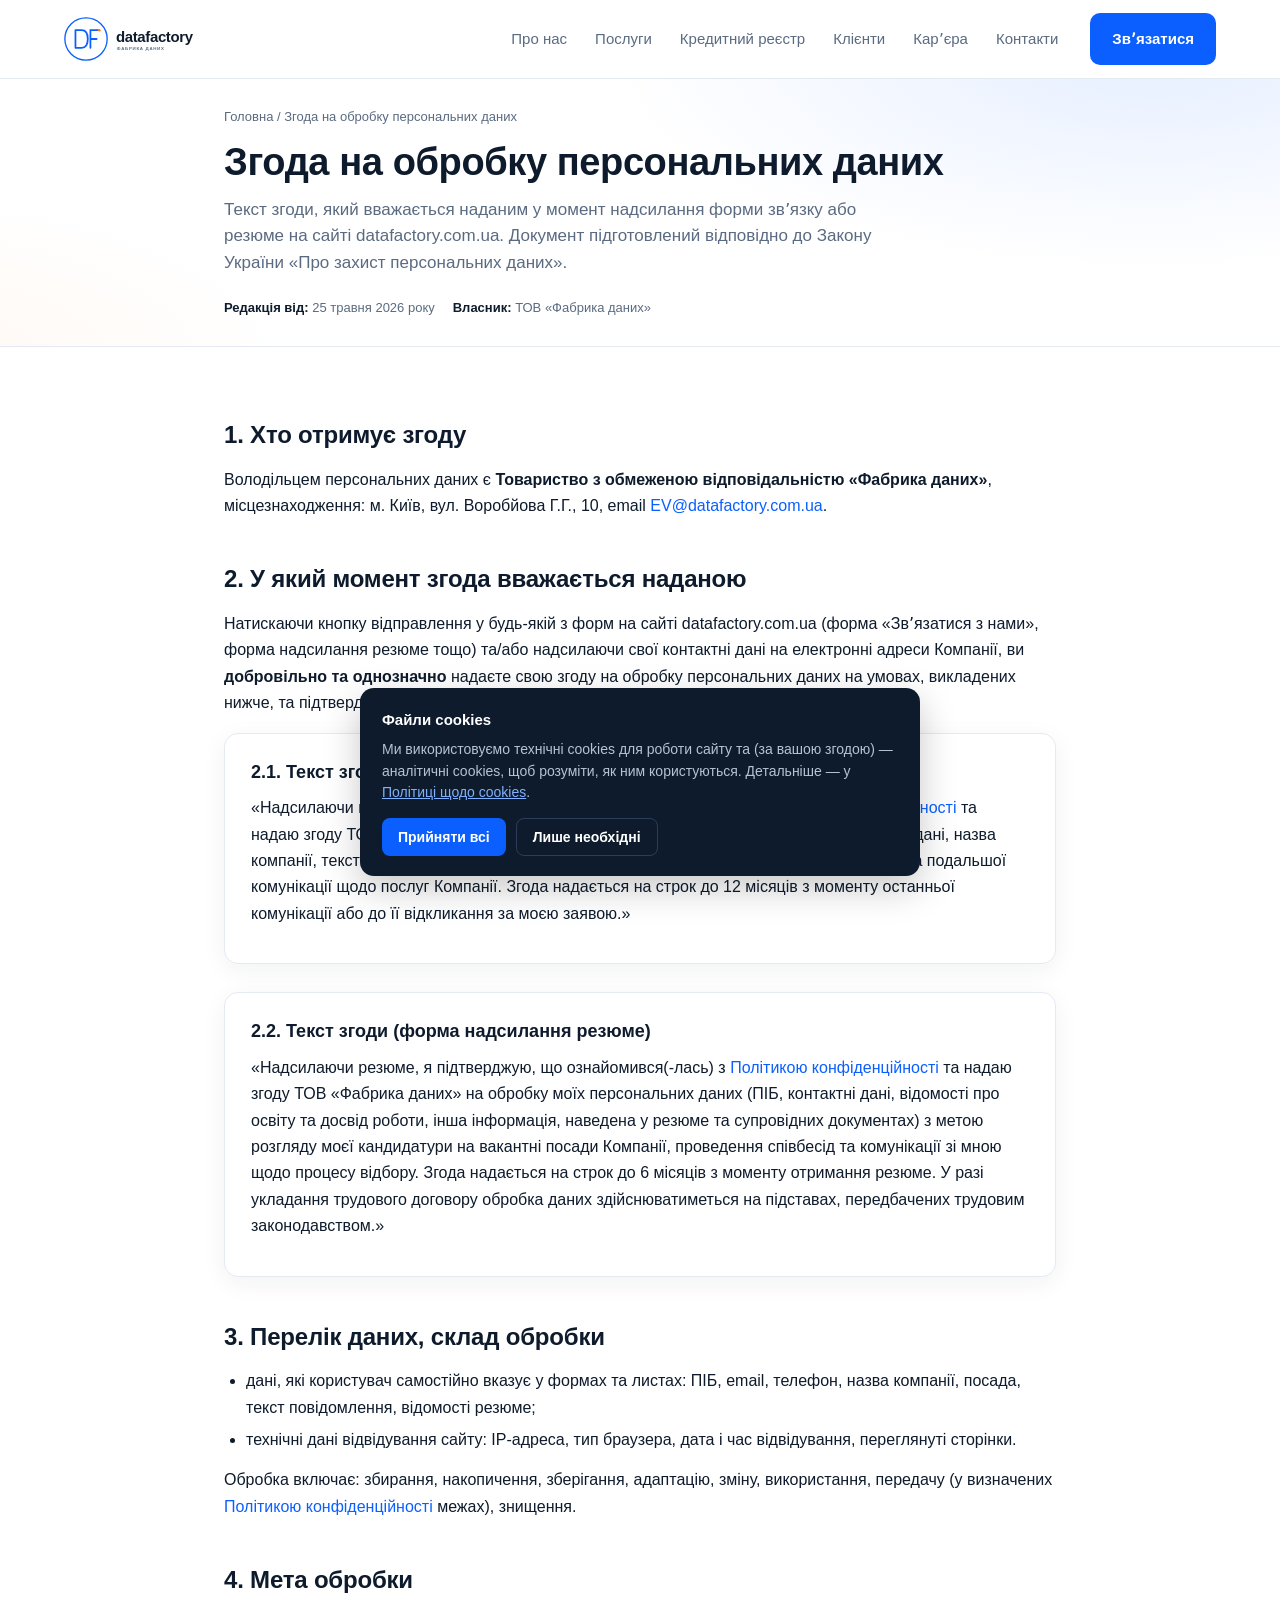
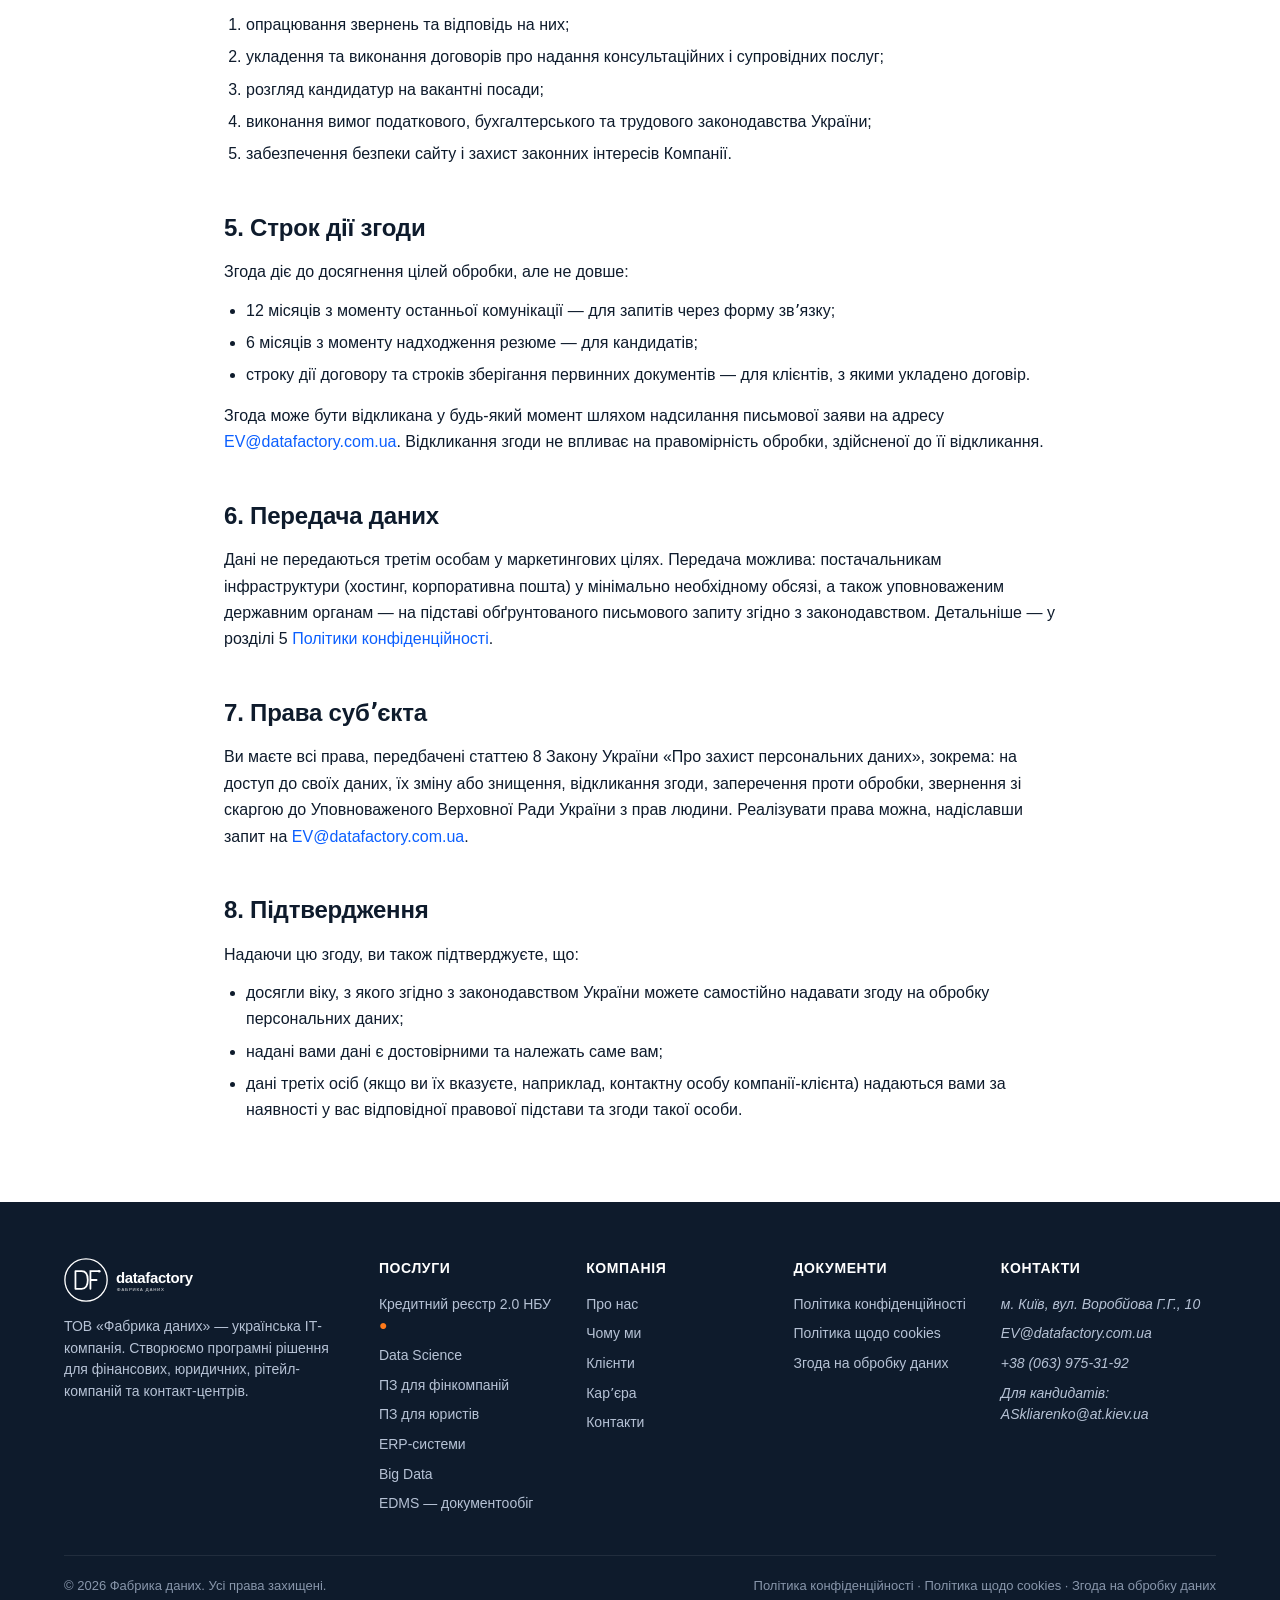
==== commit 6bccb658: "seo: add self-canonical tags to legal pages" ====
--- a/consent.html
+++ b/consent.html
@@ -6,6 +6,7 @@
 <title>Згода на обробку персональних даних — Фабрика даних</title>
 <meta name="description" content="Текст згоди на обробку персональних даних, яку користувач надає, надсилаючи форму звʼязку або резюме на сайті datafactory.com.ua." />
 <meta name="robots" content="noindex, nofollow" />
+<link rel="canonical" href="https://datafactory.com.ua/consent.html" />
 <link rel="stylesheet" href="css/style.css?v=3" />
 <link rel="stylesheet" href="css/legal.css?v=2" />
 </head>
@@ -168,6 +169,56 @@
   </div>
 </footer>
 
+<div id="cookieBanner" role="dialog" aria-live="polite" aria-label="Згода на використання cookies">
+  <h4>Файли cookies</h4>
+  <p>
+    Ми використовуємо технічні cookies для роботи сайту та (за вашою згодою) — аналітичні cookies,
+    щоб розуміти, як ним користуються. Детальніше — у <a href="cookies.html">Політиці щодо cookies</a>.
+  </p>
+  <div class="cb-actions">
+    <button class="cb-accept" type="button" data-cb="all">Прийняти всі</button>
+    <button class="cb-essential" type="button" data-cb="essential">Лише необхідні</button>
+  </div>
+</div>
+
+<script>
+(function(){
+  var KEY = 'cookie_consent';
+  var MAX_AGE = 60 * 60 * 24 * 365;
+  function getCookie(name){
+    var m = document.cookie.match(new RegExp('(^|; )' + name + '=([^;]+)'));
+    return m ? decodeURIComponent(m[2]) : null;
+  }
+  function setCookie(name, value){
+    document.cookie = name + '=' + encodeURIComponent(value) +
+      '; path=/; max-age=' + MAX_AGE + '; SameSite=Lax';
+  }
+  function enableAnalytics(){
+    // TODO: підключіть аналітику тут, якщо використовуєте Google Analytics.
+  }
+  function hide(){
+    var b = document.getElementById('cookieBanner');
+    if (b) b.classList.remove('show');
+  }
+  document.addEventListener('DOMContentLoaded', function(){
+    var consent = getCookie(KEY);
+    var banner = document.getElementById('cookieBanner');
+    if (!banner) return;
+    if (consent === 'all') { enableAnalytics(); return; }
+    if (consent === 'essential') { return; }
+    banner.classList.add('show');
+    banner.addEventListener('click', function(e){
+      var btn = e.target.closest('[data-cb]');
+      if (!btn) return;
+      var choice = btn.getAttribute('data-cb');
+      setCookie(KEY, choice);
+      if (choice === 'all') enableAnalytics();
+      hide();
+    });
+  });
+})();
+</script>
+
 <script src="js/script.js" defer></script>
 </body>
 </html>
